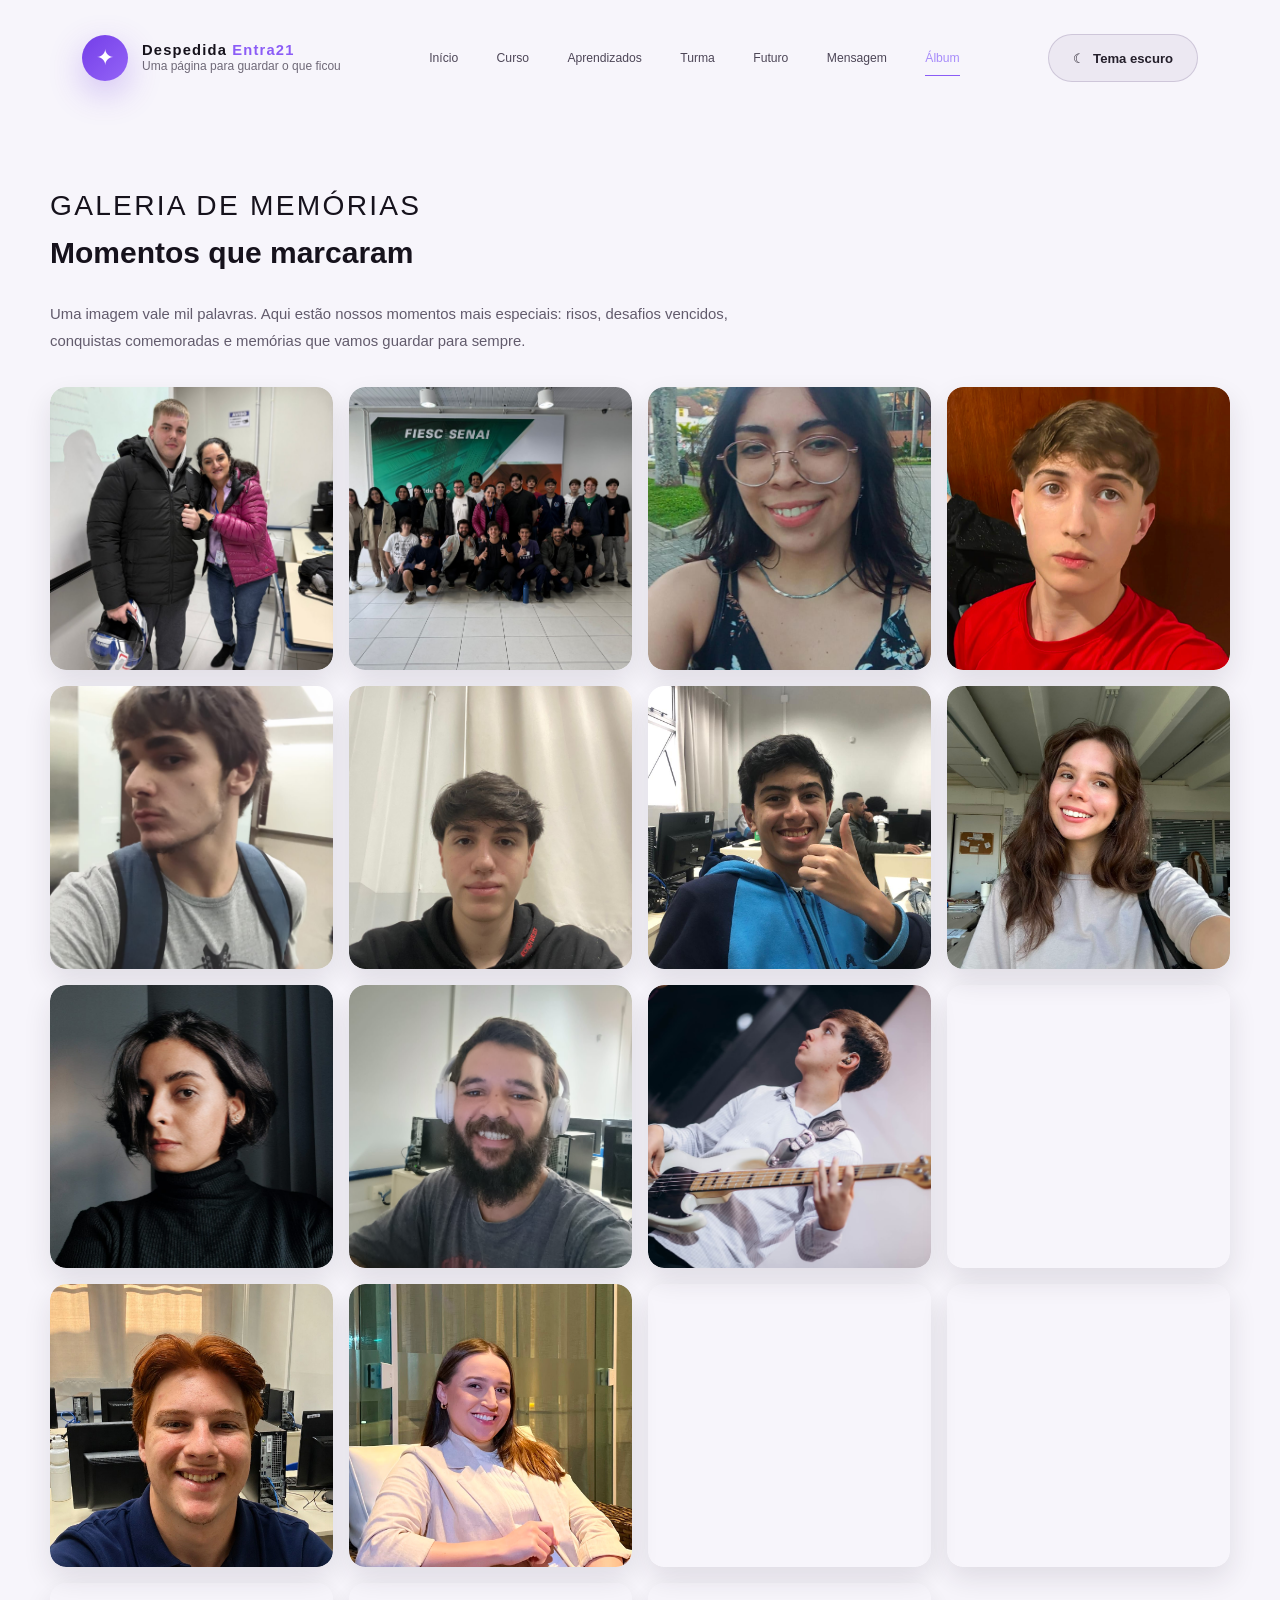
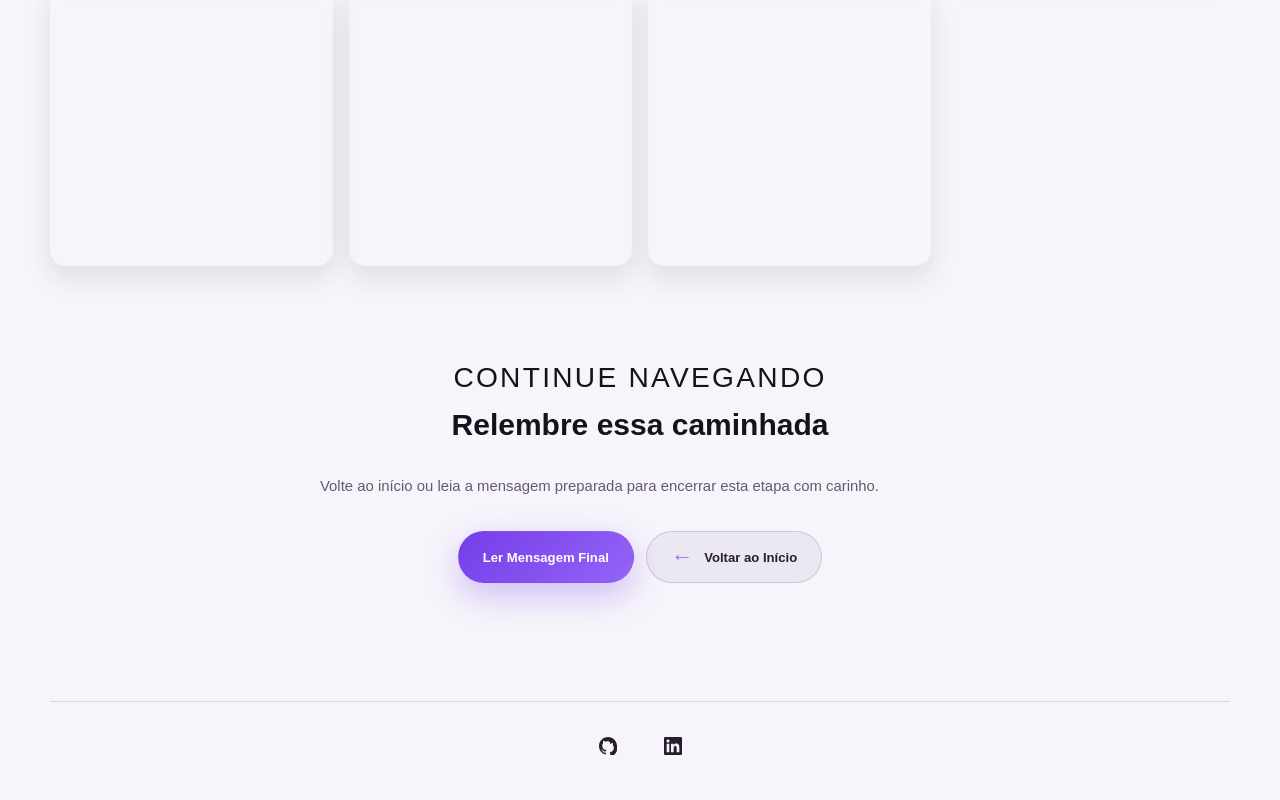
==== album.html @ 805daa27 "Add files via upload" ====
﻿<!DOCTYPE html>
<html lang="pt-br">
<head>
    <meta charset="UTF-8">
    <meta name="viewport" content="width=device-width, initial-scale=1.0">
    <meta name="theme-color" content="#8b5cf6">
    <link rel="stylesheet" href="css/style.css">
    <title>Álbum - Despedida Entra21</title>
</head>
<body>
    <a class="skip-link" href="#conteudo">Pular para o conteúdo</a>
    <header class="cabecalho">
        <a class="marca" href="index.html" aria-label="Voltar ao início">
            <span class="marca-icone">✦</span>
            <div>
                <h1>Despedida <span>Entra21</span></h1>
                <p>Uma página para guardar o que ficou</p>
            </div>
        </a>

        <nav class="menu" aria-label="Navegação principal">
            <a href="index.html">Início</a>
            <a href="curso.html">Curso</a>
            <a href="aprendizados.html">Aprendizados</a>
            <a href="turma.html">Turma</a>
            <a href="futuro.html">Futuro</a>
            <a href="mensagem.html">Mensagem</a>
            <a href="album.html" class="active" aria-current="page">Álbum</a>
        </nav>

        <button class="botao theme-button" id="alternarTema" type="button" aria-pressed="false">
            <span aria-hidden="true">◐</span>
            <span id="textoTema">Tema escuro</span>
        </button>
    </header>

    <main id="conteudo">
        <section class="secao">
            <div class="secao-cabecalho">
                <p class="eyebrow">Galeria de Memórias</p>
                <h2>Momentos que marcaram</h2>
            </div>

            <p class="texto-introducao">
                Uma imagem vale mil palavras. Aqui estão nossos momentos mais especiais: risos, desafios vencidos, 
                conquistas comemoradas e memórias que vamos guardar para sempre.
            </p>

            <div class="album-grid" aria-label="Fotos do álbum">
                <figure class="album-container">
                    <img class="album-item" src="img/eue prof.jpeg" alt="Lembrança com o professor" loading="lazy" decoding="async">
                </figure>
                <figure class="album-container">
                    <img class="album-item" src="img/turma.jpeg" alt="Foto da turma do Entra21" loading="lazy" decoding="async">
                </figure>
                <figure class="album-container">
                    <img class="album-item" src="img/anaBeatriz.jpeg" alt="Ana Beatriz" loading="lazy" decoding="async">
                </figure>
                <figure class="album-container">
                    <img class="album-item" src="img/arthur.jpeg" alt="Arthur" loading="lazy" decoding="async">
                </figure>
                <figure class="album-container">
                    <img class="album-item" src="img/arthurM.jpeg" alt="Arthur M." loading="lazy" decoding="async">
                </figure>
                <figure class="album-container">
                    <img class="album-item" src="img/avali.jpeg" alt="Avali" loading="lazy" decoding="async">
                </figure>
                <figure class="album-container">
                    <img class="album-item" src="img/benjamim.jpeg" alt="Benjamim" loading="lazy" decoding="async">
                </figure>
                <figure class="album-container">
                    <img class="album-item" src="img/bia.jpeg" alt="Bia" loading="lazy" decoding="async">
                </figure>
                <figure class="album-container">
                    <img class="album-item" src="img/brenda.jpeg" alt="Brenda" loading="lazy" decoding="async">
                </figure>
                <figure class="album-container">
                    <img class="album-item" src="img/Digo.jpeg" alt="Digo" loading="lazy" decoding="async">
                </figure>
                <figure class="album-container">
                    <img class="album-item" src="img/gregory.jpeg" alt="Gregory" loading="lazy" decoding="async">
                </figure>
                <figure class="album-container">
                    <img class="album-item" src="img/henrique.jpeg" alt="Henrique" loading="lazy" decoding="async">
                </figure>
                <figure class="album-container">
                    <img class="album-item" src="img/jordan.jpeg" alt="Jordan" loading="lazy" decoding="async">
                </figure>
                <figure class="album-container">
                    <img class="album-item" src="img/katheriny.jpeg" alt="Katheriny" loading="lazy" decoding="async">
                </figure>
                <figure class="album-container">
                    <img class="album-item" src="img/maria.jpeg" alt="Maria" loading="lazy" decoding="async">
                </figure>
                <figure class="album-container">
                    <img class="album-item" src="img/matheus.jpeg" alt="Matheus" loading="lazy" decoding="async">
                </figure>
                <figure class="album-container">
                    <img class="album-item" src="img/nathan.jpeg" alt="Nathan" loading="lazy" decoding="async">
                </figure>
                <figure class="album-container">
                    <img class="album-item" src="img/ruan.jpeg" alt="Ruan" loading="lazy" decoding="async">
                </figure>
                <figure class="album-container">
                    <img class="album-item" src="img/sara.jpeg" alt="Sara" loading="lazy" decoding="async">
                </figure>
            </div>

            <dialog class="visualizador-foto" id="visualizadorFoto" aria-label="Visualizador de foto">
                <button class="visualizador-fechar" id="fecharVisualizador" type="button" aria-label="Fechar foto">×</button>
                <img class="visualizador-imagem" id="fotoAmpliada" alt="">
                <p class="visualizador-legenda" id="legendaFoto"></p>
            </dialog>
        </section>

        <section class="secao secao-centralizada">
            <div class="secao-cabecalho">
                <p class="eyebrow">Continue navegando</p>
                <h2>Relembre essa caminhada</h2>
            </div>

            <p class="texto-limitado">
                Volte ao início ou leia a mensagem preparada para encerrar esta etapa com carinho.
            </p>

            <div class="hero-acoes acoes-centralizadas margem-topo-32">
                <a class="botao botao-destaque" href="mensagem.html">Ler Mensagem Final</a>
                <a class="botao botao-secundario" href="index.html">
                    <span>←</span>
                    Voltar ao Início
                </a>
            </div>
        </section>
    </main>

    <footer>
        <a href="https://github.com/PabloSborz" aria-label="GitHub" title="GitHub" target="_blank" rel="noopener noreferrer">
            <svg viewBox="0 0 24 24" xmlns="http://www.w3.org/2000/svg">
                <path d="M12 0C5.37 0 0 5.37 0 12c0 5.31 3.435 9.795 8.205 11.385.6.105.825-.255.825-.57 0-.285-.015-1.23-.015-2.235-3.015.555-3.795-.735-4.035-1.41-.135-.345-.72-1.41-1.23-1.695-.42-.225-1.02-.78-.015-.795.945-.015 1.62.87 1.845 1.23 1.08 1.815 2.805 1.305 3.495.99.105-.78.42-1.305.765-1.605-2.67-.3-5.46-1.335-5.46-5.925 0-1.305.465-2.385 1.23-3.225-.12-.3-.54-1.53.12-3.18 0 0 1.005-.315 3.3 1.23.96-.27 1.98-.405 3-.405s2.04.135 3 3.405c2.295-1.56 3.3-1.23 3.3-1.23.66 1.65.24 2.88.12 3.18.765.84 1.23 1.905 1.23 3.225 0 4.605-2.805 5.625-5.475 5.925.435.375.81 1.095.81 2.22 0 1.605-.015 2.895-.015 3.3 0 .315.225.69.825.57A12.015 12.015 0 0 0 24 12c0-6.63-5.37-12-12-12z"/>
            </svg>
        </a>
        <a href="https://www.linkedin.com/in/pablo-sborz-2a5154268/" aria-label="LinkedIn" title="LinkedIn" target="_blank" rel="noopener noreferrer">
            <svg viewBox="0 0 24 24" xmlns="http://www.w3.org/2000/svg">
                <path d="M20.447 20.452h-3.554v-5.569c0-1.328-.027-3.037-1.852-3.037-1.853 0-2.136 1.445-2.136 2.939v5.667H9.351V9h3.414v1.561h.046c.477-.9 1.637-1.85 3.37-1.85 3.601 0 4.267 2.37 4.267 5.455v6.286zM5.337 7.433c-1.144 0-2.063-.926-2.063-2.065 0-1.138.92-2.063 2.063-2.063 1.14 0 2.064.925 2.064 2.063 0 1.139-.925 2.065-2.064 2.065zm1.782 13.019H3.555V9h3.564v11.452zM22.225 0H1.771C.792 0 0 .774 0 1.729v20.542C0 23.227.792 24 1.771 24h20.451C23.2 24 24 23.227 24 22.271V1.729C24 .774 23.2 0 22.225 0z"/>
            </svg>
        </a>
    </footer>

    <script src="js/javascript.js"></script>
</body>
</html>
---- css/style.css ----
:root {
    color-scheme: light;
    font-family: Inter, "Segoe UI", Roboto, Helvetica, Arial, sans-serif;
    color: #241f2b;
    background: #f7f5fb;
    font-synthesis: none;
    text-rendering: optimizeLegibility;
    --page-bg: #f7f5fb;
    --header-bg: #f7f5fb;
    --text-color: #241f2b;
    --heading-color: #16121c;
    --muted-color: #625b6c;
    --muted-strong: #4d4657;
    --button-bg: #ece8f2;
    --border-color: #ddd7e5;
    --accent-color: #8b5cf6;
    --accent-hover: #7c3aed;
    --surface: #ffffff;
    --subtle-bg: rgba(70, 45, 100, 0.06);
    --subtle-bg-hover: rgba(70, 45, 100, 0.11);
    --subtle-border: rgba(70, 45, 100, 0.18);
    --shadow: 0 12px 28px rgba(38, 25, 49, 0.11);
    --radius: 16px;
}

body.escuro {
    --page-bg: #050507;
    --header-bg: #050507;
    --text-color: #f7f5fb;
    --heading-color: #ffffff;
    --muted-color: #aaa6b2;
    --muted-strong: #c8c5cf;
    --button-bg: #1f1f2e;
    --border-color: #2a2a3a;
    --surface: #0f0f17;
    --subtle-bg: rgba(255, 255, 255, 0.05);
    --subtle-bg-hover: rgba(255, 255, 255, 0.1);
    --subtle-border: rgba(255, 255, 255, 0.13);
    --shadow: 0 12px 30px rgba(0, 0, 0, 0.35);
    color-scheme: dark;
}

* { box-sizing: border-box; }

*:focus-visible {
    outline: 3px solid var(--accent-color);
    outline-offset: 3px;
}

html { 
    scroll-behavior: smooth;
    min-width: 320px;
    min-height: 100%;
}

body {
    margin: 0;
    min-height: 100vh;
    min-height: 100dvh;
    min-width: 320px;
    overflow-x: hidden;
    color: var(--text-color);
    background-color: var(--page-bg);
    font-family: inherit;
    transition: color 0.25s, background-color 0.25s;
}

.skip-link {
    position: fixed;
    top: 12px;
    left: 12px;
    z-index: 100;
    padding: 10px 16px;
    border-radius: 10px;
    background: var(--accent-color);
    color: #ffffff;
    font-weight: 700;
    transform: translateY(-160%);
    transition: transform 180ms ease;
}

.skip-link:focus {
    transform: translateY(0);
}

button,
a {
    font: inherit;
}

a { 
    color: inherit;
    text-decoration: none;
}

img { display: block; max-width: 100%; }
button { cursor: pointer; font: inherit; }

button:disabled {
    cursor: wait;
    opacity: 0.65;
}

@keyframes page-enter {
    from {
        opacity: 0;
        transform: translateY(12px) scale(0.995);
    }
    to {
        opacity: 1;
        transform: translateY(0) scale(1);
    }
}

main {
    display: block;
    width: min(1180px, calc(100% - 64px));
    margin: 0 auto;
    padding: 40px 0 70px;
    min-height: 0;
    animation: page-enter 420ms ease both;
}

h1 {
    margin: 0;
    color: var(--heading-color);
    font-size: clamp(3rem, 6vw, 5.25rem);
    line-height: 0.98;
    letter-spacing: -0.055em;
    font-weight: 800;
    text-align: left;
}

h2 {
    margin: 0;
    color: var(--heading-color);
    font-size: clamp(24px, 2.5vw, 30px);
    line-height: 1.1;
    font-weight: 700;
    text-align: left;
}

h3 {
    margin: 0;
    color: var(--heading-color);
    font-size: 18px;
    font-weight: 700;
}

p {
    margin: 0;
    text-align: left;
    padding: 0;
}

.cabecalho {
    position: relative;
    z-index: 10;
    display: flex;
    width: min(1180px, calc(100% - 64px));
    margin: 0 auto;
    padding: 34px 32px 20px;
    align-items: center;
    justify-content: space-between;
    gap: 24px;
}

.marca {
    display: flex;
    align-items: center;
    justify-content: flex-start;
    gap: 14px;
    text-decoration: none;
    flex-shrink: 0;
}

.marca-icone {
    width: 46px;
    height: 46px;
    display: grid;
    place-items: center;
    flex: 0 0 46px;
    border-radius: 50%;
    background: linear-gradient(135deg, #743ee8, #9464f7);
    color: #ffffff;
    font-size: 22px;
    font-weight: 700;
    box-shadow: 0 12px 34px rgba(111, 55, 228, 0.3);
}

.marca h1 {
    margin: 0;
    font-size: 0.92rem;
    font-weight: 800;
    letter-spacing: 0.08em;
    text-decoration: none;
    text-align: left;
    padding: 0;
}

.marca h1 span {
    color: #8b5cf6;
}

.marca p {
    margin: 0;
    margin-top: 2px;
    color: var(--muted-strong);
    font-size: 0.75rem;
    opacity: 0.8;
    text-align: left;
    padding: 0;
}

.menu {
    display: flex;
    align-items: center;
    justify-content: center;
    gap: clamp(16px, 3vw, 40px);
    flex-wrap: wrap;
    padding: 0;
    margin: 0;
    text-decoration: none;
    flex: 1;
}

.menu a {
    position: relative;
    display: inline-flex;
    min-height: 40px;
    padding: 8px 0;
    align-items: center;
    color: var(--muted-strong);
    font-size: 0.76rem;
    font-weight: 500;
    text-decoration: none;
    transition: color 180ms ease;
}

.menu a::after {
    position: absolute;
    right: 0;
    bottom: 2px;
    left: 0;
    height: 1px;
    background: #8b5cf6;
    content: "";
    transform: scaleX(0);
    transition: transform 180ms ease;
}

.menu a:hover,
.menu a.active,
.menu a[aria-current="page"] {
    color: #a78bfa;
}

.menu a:hover::after,
.menu a.active::after,
.menu a[aria-current="page"]::after {
    transform: scaleX(1);
}

.theme-button {
    display: inline-flex;
    align-items: center;
    justify-content: center;
    gap: 8px;
    min-height: 40px;
    padding: 8px 16px;
    border: 1px solid var(--subtle-border);
    border-radius: 999px;
    background: var(--subtle-bg);
    color: var(--muted-strong);
    font-size: 0.76rem;
    font-weight: 500;
    cursor: pointer;
    transition: transform 180ms ease, background 180ms ease, color 180ms ease;
}

.theme-button:hover {
    background: var(--subtle-bg-hover);
    color: #a78bfa;
    transform: translateY(-2px);
}

.botao {
    display: inline-flex;
    align-items: center;
    justify-content: center;
    gap: 8px;
    min-height: 48px;
    padding: 12px 24px;
    border: 1px solid var(--subtle-border);
    border-radius: 999px;
    background-color: var(--button-bg);
    color: var(--text-color);
    font-weight: 700;
    font-size: 0.82rem;
    transition: transform 180ms ease, background 180ms ease, box-shadow 180ms ease;
}

.botao:hover {
    transform: translateY(-2px);
}

.botao-destaque {
    background: linear-gradient(135deg, #743ee8, #9464f7);
    color: #ffffff;
    border-color: transparent;
    box-shadow: 0 12px 34px rgba(111, 55, 228, 0.3);
}

.botao-destaque:hover {
    box-shadow: 0 15px 40px rgba(126, 71, 235, 0.45);
    transform: translateY(-2px);
}

.botao-secundario {
    background: var(--subtle-bg);
    border-color: var(--subtle-border);
    color: var(--text-color);
    gap: 11px;
}

.botao-secundario span {
    color: #9d74f6;
    font-size: 1.4rem;
    font-weight: 300;
    transition: transform 180ms ease;
}

.botao-secundario:hover {
    color: #a986f8;
    background: var(--subtle-bg-hover);
}

.botao-secundario:hover span {
    transform: translateX(4px);
}

.hero {
    display: grid;
    grid-template-columns: 1fr 1fr;
    gap: 40px;
    align-items: center;
    padding: 54px 0 70px;
    max-width: 100%;
}

.hero-texto {
    max-width: 100%;
}

.hero-texto h2 {
    margin-bottom: 12px;
    font-size: clamp(28px, 4vw, 42px);
    line-height: 1.1;
}

.hero-texto p {
    color: var(--muted-color);
    font-size: 0.93rem;
    line-height: 1.8;
    margin-bottom: 12px;
}

.eyebrow {
    margin: 0 0 8px;
    color: var(--heading-color);
    font-size: clamp(1.35rem, 2.2vw, 2rem);
    font-weight: 400;
    text-transform: uppercase;
    letter-spacing: 0.08em;
}

.hero-acoes {
    display: flex;
    flex-wrap: wrap;
    gap: 12px;
    margin-top: 24px;
}

.hero-card {
    background: var(--surface);
    border: 1px solid var(--border-color);
    border-radius: var(--radius);
    box-shadow: var(--shadow);
    overflow: hidden;
}

.hero-card img {
    width: 100%;
    aspect-ratio: 4 / 3;
    object-fit: cover;
}

.hero-card-conteudo {
    padding: 20px 24px 24px;
}

.hero-card-conteudo .eyebrow {
    margin-bottom: 4px;
    font-size: 0.75rem;
}

.hero-card-conteudo h3 {
    margin: 8px 0 8px;
    font-size: 22px;
}

.hero-card-conteudo p {
    margin: 0;
    color: var(--muted-color);
    opacity: 1;
    line-height: 1.6;
    font-size: 0.93rem;
}

.secao {
    padding: 48px 0;
}

.secao-cabecalho {
    display: flex;
    flex-direction: column;
    gap: 6px;
    margin-bottom: 32px;
}

.secao-cabecalho h2 {
    margin: 0;
    font-size: clamp(24px, 2.5vw, 30px);
}

.cards {
    display: grid;
    grid-template-columns: repeat(auto-fit, minmax(250px, 1fr));
    gap: 16px;
}

.card {
    padding: 22px;
    background: var(--surface);
    border: 1px solid var(--border-color);
    border-radius: var(--radius);
    box-shadow: var(--shadow);
}

.card-numero {
    display: inline-flex;
    align-items: center;
    justify-content: center;
    margin-bottom: 10px;
    width: 34px;
    height: 34px;
    border-radius: 50%;
    background: rgba(139, 92, 246, 0.16);
    color: #8b5cf6;
    font-weight: 800;
}

.card h3 {
    margin: 0 0 8px;
    font-size: 18px;
}

.card p {
    margin: 0;
    color: var(--muted-color);
    opacity: 1;
    line-height: 1.6;
}

.secao-escura {
    padding: 28px;
    border-radius: var(--radius);
    background: linear-gradient(135deg, rgba(116, 62, 232, 0.1), rgba(148, 100, 247, 0.05));
    border: 1px solid rgba(139, 92, 246, 0.2);
    color: var(--text-color);
    backdrop-filter: blur(10px);
}

.secao-escura .eyebrow {
    color: #a78bfa;
}

.secao-escura .secao-cabecalho h2 {
    color: var(--heading-color);
}

.lista-aprendizados {
    display: grid;
    grid-template-columns: repeat(auto-fit, minmax(280px, 1fr));
    gap: 14px;
}

.item-aprendizado {
    padding: 16px 18px;
    border: 1px solid rgba(139, 92, 246, 0.3);
    border-radius: 14px;
    background: rgba(139, 92, 246, 0.05);
    font-weight: 600;
    color: var(--text-color);
    transition: background 180ms ease, border-color 180ms ease, transform 180ms ease;
}

.item-aprendizado:hover {
    background: rgba(139, 92, 246, 0.1);
    border-color: rgba(139, 92, 246, 0.5);
    transform: translateY(-2px);
}

.grade-dupla {
    display: grid;
    grid-template-columns: 0.95fr 1.05fr;
    gap: 24px;
    align-items: center;
}

.foto-turma,
.album-item {
    width: 100%;
    height: 100%;
    max-height: 430px;
    object-fit: cover;
    border-radius: var(--radius);
    box-shadow: var(--shadow);
}

.grade-dupla p,
.grade-dupla li {
    color: var(--muted-color);
    opacity: 1;
    line-height: 1.7;
}

.lista-simples {
    margin: 16px 0 0;
    padding-left: 18px;
}

.secao-final {
    padding-bottom: 0;
}

.mensagem-final {
    padding: 34px;
    text-align: center;
    background: var(--surface);
    border: 1px solid var(--border-color);
    border-radius: var(--radius);
    box-shadow: var(--shadow);
}

.mensagem-final h2 {
    margin: 10px 0 12px;
    font-size: clamp(24px, 3vw, 32px);
    text-align: center;
}

.mensagem-final p {
    margin: 0 auto 22px;
    max-width: 720px;
    color: var(--muted-color);
    opacity: 1;
    line-height: 1.7;
    text-align: center;
}

footer {
    position: relative;
    z-index: 10;
    display: flex;
    width: min(1180px, calc(100% - 64px));
    margin: 0 auto;
    padding: 24px 32px 34px;
    align-items: center;
    justify-content: center;
    gap: 25px;
    border-top: 1px solid var(--border-color);
}

footer a {
    display: grid;
    width: 40px;
    height: 40px;
    border-radius: 50%;
    color: var(--text-color);
    place-items: center;
    transition: color 180ms ease, transform 180ms ease;
}

footer a:hover {
    color: #9d74f6;
    transform: translateY(-2px);
}

footer svg {
    width: 18px;
    height: 18px;
    fill: currentColor;
}

footer p {
    margin: 6px 0;
    color: var(--muted-strong);
    opacity: 0.8;
}

.album-grid {
    display: grid;
    grid-template-columns: repeat(auto-fill, minmax(250px, 1fr));
    gap: 16px;
    margin-top: 20px;
    justify-items: center;
}

.item-aprendizado:focus-visible {
    background: rgba(139, 92, 246, 0.1);
    border-color: rgba(139, 92, 246, 0.5);
}

html.tema-escuro {
    background: #050507;
    color-scheme: dark;
}

html.tema-claro {
    background: #f7f5fb;
    color-scheme: light;
}

.album-container {
    position: relative;
    width: 100%;
    margin: 0;
    overflow: hidden;
    border-radius: var(--radius);
    aspect-ratio: 1;
    box-shadow: var(--shadow);
    transition: transform 180ms ease;
}

.album-container:hover {
    transform: scale(1.02);
}

.album-item {
    width: 100%;
    height: 100%;
    object-fit: cover;
    display: block;
    cursor: zoom-in;
}

.visualizador-foto {
    width: auto;
    max-width: 96vw;
    max-height: 96vh;
    margin: auto;
    padding: 44px 16px 16px;
    overflow: visible;
    border: 1px solid var(--border-color);
    border-radius: var(--radius);
    background: var(--surface);
    box-shadow: 0 24px 80px rgba(0, 0, 0, 0.55);
}

.visualizador-foto::backdrop {
    background: rgba(0, 0, 0, 0.82);
    backdrop-filter: blur(5px);
}

.visualizador-imagem {
    display: block;
    width: auto;
    height: auto;
    max-width: calc(96vw - 32px);
    max-height: calc(88vh - 70px);
    margin: 0 auto;
    border-radius: 10px;
    object-fit: contain;
}

.visualizador-fechar {
    position: absolute;
    top: 8px;
    right: 10px;
    display: grid;
    width: 34px;
    height: 34px;
    padding: 0;
    border: 0;
    border-radius: 50%;
    background: var(--button-bg);
    color: var(--text-color);
    font-size: 1.6rem;
    line-height: 1;
    place-items: center;
}

.visualizador-fechar:hover {
    background: var(--subtle-bg-hover);
}

.visualizador-legenda {
    margin-top: 10px;
    color: var(--muted-color);
    font-size: 0.9rem;
    text-align: center;
}

/* Classes compartilhadas entre as paginas */
.texto-introducao {
    max-width: 720px;
    margin-bottom: 32px;
    color: var(--muted-color);
    font-size: 0.93rem;
    line-height: 1.8;
}

.texto-limitado1 {
    max-width: 640px;
    margin-right: auto;
    margin-left: 0 auto;
    color: var(--muted-color);
    font-size: 0.93rem;
    line-height: 1.8;

}

.texto-limitado{
    max-width: 640px;
    margin-right: auto;
    margin-left:  auto;
    color: var(--muted-color);
    font-size: 0.93rem;
    line-height: 1.8;
}

.texto-largo {
    max-width: 720px;
    margin-right: auto;
    margin-left: auto;
    color: var(--muted-color);
    font-size: 0.93rem;
    line-height: 1.8;
}

.secao-centralizada,
.bloco-centralizado {
    text-align: center;
}

.secao-centralizada .secao-cabecalho {
    align-items: center;
}

.secao-centralizada :is(.eyebrow, h2),
.bloco-centralizado :is(h3, p) {
    text-align: center;
}

.secao-cabecalho-compacto {
    align-items: center;
    margin-bottom: 24px;
}

.acoes-centralizadas {
    justify-content: center;
}

.cards-espacados {
    margin-top: 20px;
}

.cards-espacados-maior {
    margin-top: 24px;
}

.botao-card {
    margin-top: 12px;
}

.item-clicavel {
    cursor: pointer;
}

.item-titulo {
    margin-bottom: 8px;
    font-size: 1.1em;
}

.item-descricao {
    font-size: 0.9em;
    opacity: 0.8;
}

.card-destaque {
    background: rgba(139, 92, 246, 0.08);
    border-color: rgba(139, 92, 246, 0.3);
}

.card-transparente {
    background: transparent;
    border-color: rgba(139, 92, 246, 0.3);
}

.card-destaque h3,
.card-transparente h3,
.titulo-destaque {
    color: #a78bfa;
}

.grade-com-espaco {
    margin-bottom: 40px;
}

.foto-centralizada {
    display: grid;
    width: 100%;
    place-items: center;
}

.foto-centralizada .foto-turma {
    margin: 0 auto;
}

.titulo-com-espaco {
    margin-bottom: 16px;
}

.lista-detalhes li {
    margin-bottom: 10px;
    color: var(--muted-color);
    line-height: 1.8;
}

.secao-escura-com-espaco {
    margin: 40px 0;
}

.bloco-centralizado {
    margin-top: 40px;
}

.bloco-centralizado .texto-limitado {
    margin-top: 0;
    margin-bottom: 0;
}

.margem-topo-16 { margin-top: 16px; }
.margem-topo-20 { margin-top: 20px; }
.margem-topo-24 { margin-top: 24px; }
.margem-topo-28 { margin-top: 28px; }
.margem-topo-32 { margin-top: 32px; }

/* Pagina de futuro */
.lista-passos {
    margin-top: 24px;
}

.passo-futuro {
    margin-bottom: 24px;
}

.passo-futuro:last-child {
    margin-bottom: 0;
}

.passo-futuro h3 {
    margin-bottom: 8px;
    color: #a78bfa;
}

.passo-futuro p {
    margin: 0;
    color: var(--muted-color);
}

/* Pagina de mensagem */
.secao-mensagem {
    display: flex;
    padding: 60px 0;
    align-items: center;
    justify-content: center;
}

.secao-mensagem .mensagem-final {
    max-width: 720px;
}

.secao-mensagem .eyebrow {
    text-align: center;
}

.mensagem-final .mensagem-paragrafo { margin-top: 20px; }

.mensagem-final .mensagem-reflexao {
    margin-top: 24px;
    font-size: 0.95em;
    opacity: 0.9;
}

.mensagem-final .mensagem-chamada {
    margin-top: 32px;
    color: #a78bfa;
    font-size: 1.1em;
    font-weight: 600;
}

.mensagem-final .mensagem-assinatura {
    margin-top: 8px;
    font-size: 0.9em;
    opacity: 0.7;
}

.secao-reflexao {
    padding: 32px;
    border: 1px solid rgba(139, 92, 246, 0.2);
    border-radius: var(--radius);
    background: rgba(139, 92, 246, 0.05);
}

.secao-contato {
    padding: 40px 0;
    text-align: center;
}

.secao-contato h2 {
    margin-bottom: 16px;
    color: #a78bfa;
}

.secao-contato .texto-limitado {
    margin-bottom: 28px;
}

@media (max-width: 900px) {
    .hero,
    .grade-dupla {
        grid-template-columns: 1fr;
        gap: 32px;
    }

    .cards {
        grid-template-columns: repeat(2, minmax(0, 1fr));
    }

    .lista-aprendizados {
        grid-template-columns: 1fr;
    }

    .cabecalho {
        width: min(100% - 36px, 1180px);
        padding: 24px 18px 16px;
        flex-direction: column;
        align-items: flex-start;
        gap: 16px;
    }

    main {
        width: min(100% - 36px, 1180px);
        padding: 32px 18px 60px;
    }

    .menu {
        display: grid;
        grid-template-columns: repeat(3, 1fr);
        gap: 6px 12px;
        width: 100%;
        justify-items: center;
    }

    .menu a {
        text-align: center;
        font-size: 0.7rem;
    }

    .hero {
        padding-top: 24px;
    }

    .mensagem-final {
        padding: 28px;
    }

    .album-grid {
        grid-template-columns: repeat(auto-fill, minmax(180px, 1fr));
        gap: 14px;
    }

    footer {
        width: min(100% - 36px, 1180px);
        padding: 20px 18px 28px;
    }
}

@media (prefers-reduced-motion: reduce) {
    html {
        scroll-behavior: auto;
    }

    *,
    *::before,
    *::after {
        animation-duration: 0.01ms !important;
        animation-iteration-count: 1 !important;
        scroll-behavior: auto !important;
        transition-duration: 0.01ms !important;
    }
}

@media (max-width: 640px) {
    .cabecalho {
        width: calc(100% - 32px);
        padding: 20px 16px 14px;
        flex-direction: column;
        align-items: stretch;
        gap: 12px;
    }

    .marca {
        justify-content: center;
        text-align: center;
    }

    .marca h1 {
        text-align: center;
        font-size: 0.9rem;
    }

    .marca p {
        text-align: center;
    }

    .menu {
        display: grid;
        grid-template-columns: repeat(3, 1fr);
        gap: 6px 8px;
        width: 100%;
    }

    .menu a {
        text-align: center;
        font-size: 0.65rem;
    }

    .theme-button {
        width: 100%;
        justify-content: center;
    }

    main {
        width: calc(100% - 32px);
        padding: 28px 16px 50px;
        margin: 0 auto;
    }

    h1 {
        font-size: clamp(1.8rem, 5vw, 3rem);
        text-align: center;
    }

    h2 {
        font-size: clamp(1.4rem, 4vw, 2.2rem);
        text-align: center;
    }

    .hero {
        padding: 32px 0 40px;
        gap: 24px;
    }

    .hero-texto {
        text-align: center;
    }

    .hero-texto h2,
    .hero-texto p {
        text-align: center;
    }

    .hero-acoes {
        justify-content: center;
    }

    .secao {
        padding: 36px 0;
    }

    .secao-cabecalho {
        text-align: center;
        align-items: center;
        margin-bottom: 24px;
    }

    .secao-cabecalho h2 {
        text-align: center;
    }

    .eyebrow {
        text-align: center;
    }

    .cards {
        grid-template-columns: 1fr;
        gap: 14px;
    }

    .card {
        padding: 18px;
    }

    .grade-dupla {
        gap: 20px;
    }

    .mensagem-final {
        padding: 24px 16px;
        text-align: center;
    }

    .mensagem-final h2,
    .mensagem-final p {
        text-align: center;
    }

    .album-grid {
        grid-template-columns: repeat(auto-fill, minmax(160px, 1fr));
        gap: 12px;
    }

    footer {
        width: calc(100% - 32px);
        padding: 16px 16px 24px;
        gap: 15px;
    }

    footer a {
        width: 36px;
        height: 36px;
    }

    footer svg {
        width: 16px;
        height: 16px;
    }
}

@media (max-width: 480px) {
    .cabecalho {
        width: calc(100% - 20px);
        padding: 16px 10px 10px;
        flex-direction: column;
        align-items: center;
        gap: 8px;
    }

    .marca {
        flex-direction: column;
        text-align: center;
        justify-content: center;
    }

    .marca-icone {
        width: 40px;
        height: 40px;
        font-size: 18px;
    }

    .marca h1 {
        font-size: 0.85rem;
        text-align: center;
    }

    .marca p {
        font-size: 0.7rem;
        text-align: center;
    }

    .menu {
        width: 100%;
        grid-template-columns: repeat(2, 1fr);
        gap: 4px 6px;
        row-gap: 6px;
    }

    .menu a {
        font-size: 0.6rem;
        padding: 6px 0;
        min-height: 32px;
    }

    .theme-button {
        min-height: 36px;
        padding: 6px 12px;
        font-size: 0.65rem;
        width: 100%;
    }

    main {
        width: calc(100% - 20px);
        padding: 20px 10px 40px;
        margin: 0 auto;
    }

    h1 {
        font-size: clamp(1.4rem, 5vw, 2.5rem);
        text-align: center;
    }

    h2 {
        font-size: clamp(1.2rem, 4vw, 1.8rem);
        text-align: center;
    }

    h3 {
        font-size: 16px;
    }

    .eyebrow {
        font-size: clamp(0.9rem, 3vw, 1.2rem);
        text-align: center;
    }

    .hero {
        padding: 24px 0 28px;
        gap: 20px;
    }

    .hero-texto {
        text-align: center;
    }

    .hero-texto h2,
    .hero-texto p {
        text-align: center;
    }

    .hero-acoes {
        justify-content: center;
        flex-direction: column;
        width: 100%;
    }

    .botao {
        width: 100%;
        justify-content: center;
    }

    .secao {
        padding: 28px 0;
    }

    .secao-cabecalho {
        text-align: center;
        align-items: center;
        margin-bottom: 20px;
    }

    .secao-cabecalho h2 {
        text-align: center;
    }

    .cards {
        grid-template-columns: 1fr;
        gap: 12px;
    }

    .card {
        padding: 16px;
    }

    .card h3 {
        font-size: 16px;
    }

    .card p {
        font-size: 0.9rem;
    }

    .lista-aprendizados {
        grid-template-columns: 1fr;
        gap: 12px;
    }

    .item-aprendizado {
        padding: 14px 16px;
        font-size: 0.9rem;
    }

    .grade-dupla {
        gap: 16px;
    }

    .foto-turma,
    .album-item {
        max-height: 300px;
    }

    .mensagem-final {
        padding: 20px 14px;
        text-align: center;
    }

    .mensagem-final h2 {
        font-size: clamp(1.1rem, 3vw, 1.6rem);
        text-align: center;
    }

    .mensagem-final p {
        text-align: center;
    }

    .album-grid {
        grid-template-columns: repeat(auto-fill, minmax(140px, 1fr));
        gap: 10px;
    }

    footer {
        width: calc(100% - 20px);
        padding: 12px 10px 18px;
        gap: 12px;
        margin: 0 auto;
    }

    footer a {
        width: 32px;
        height: 32px;
    }

    footer svg {
        width: 14px;
        height: 14px;
    }
}
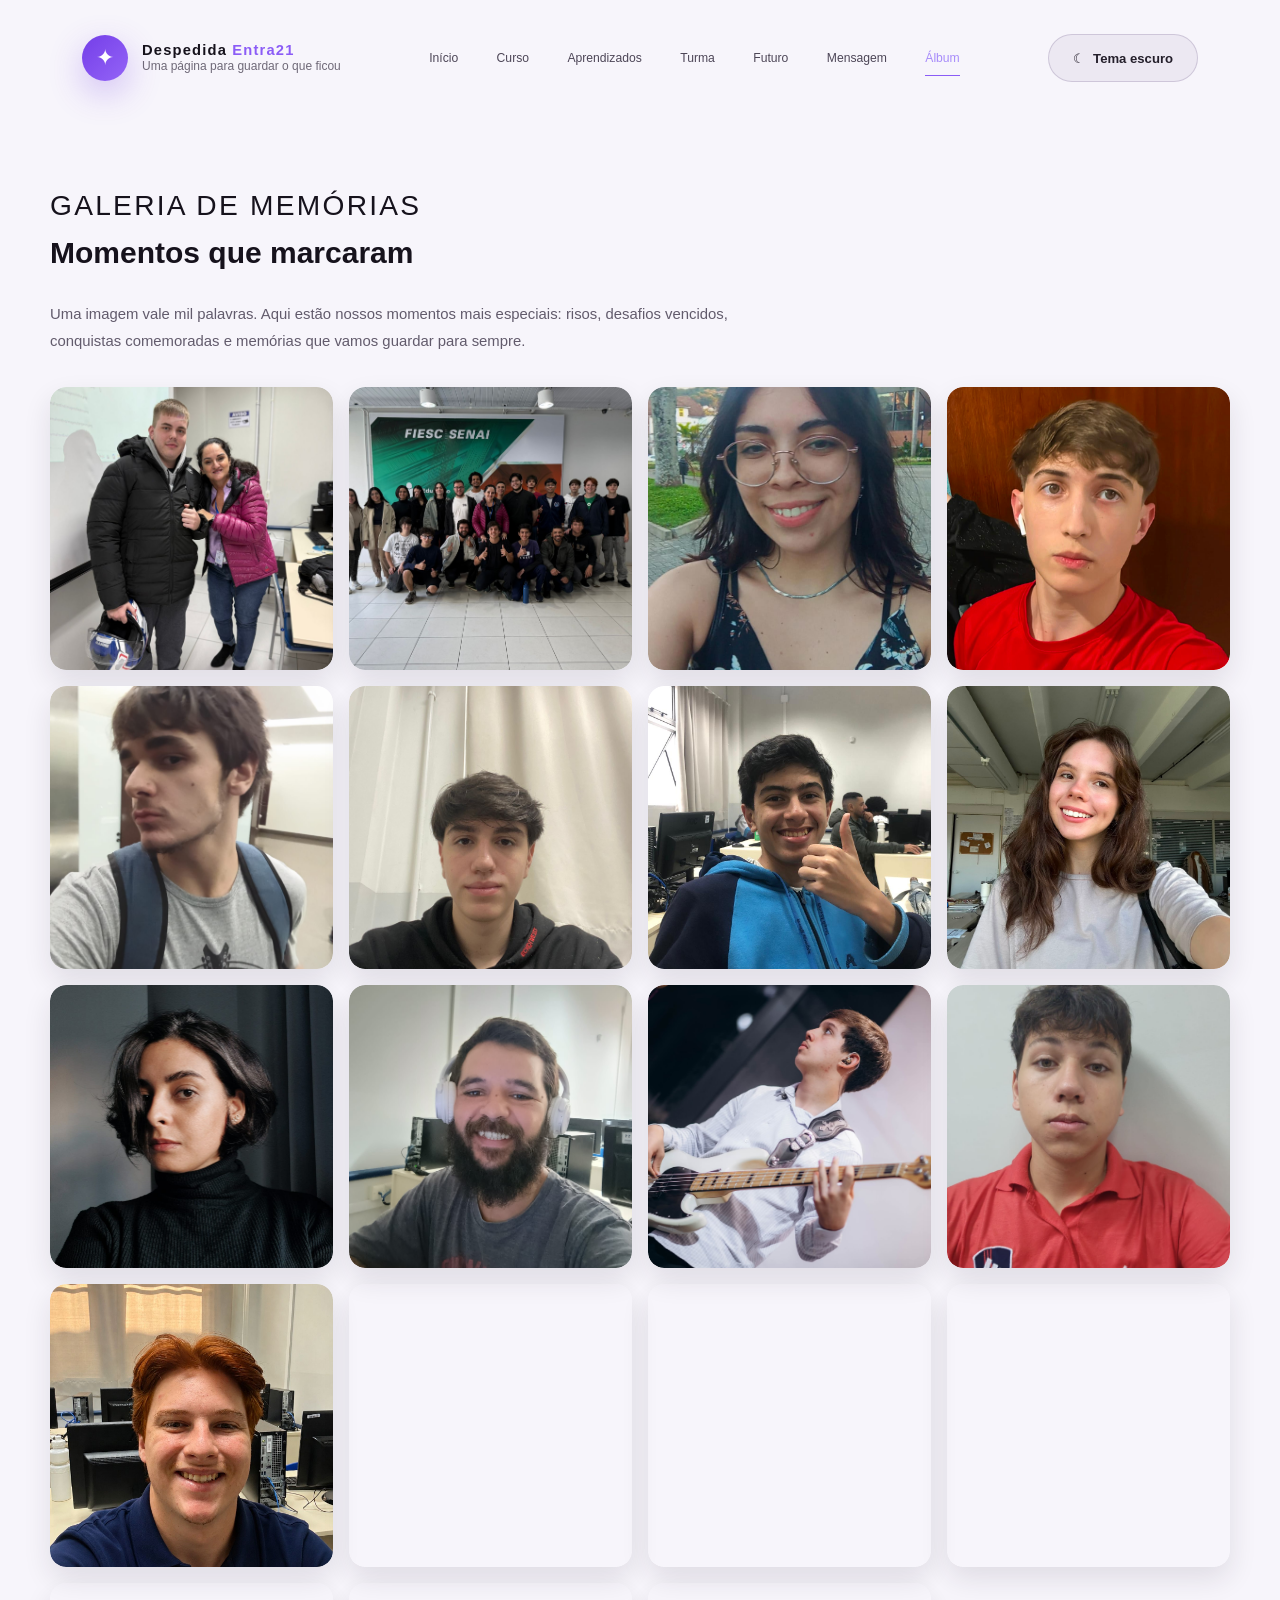
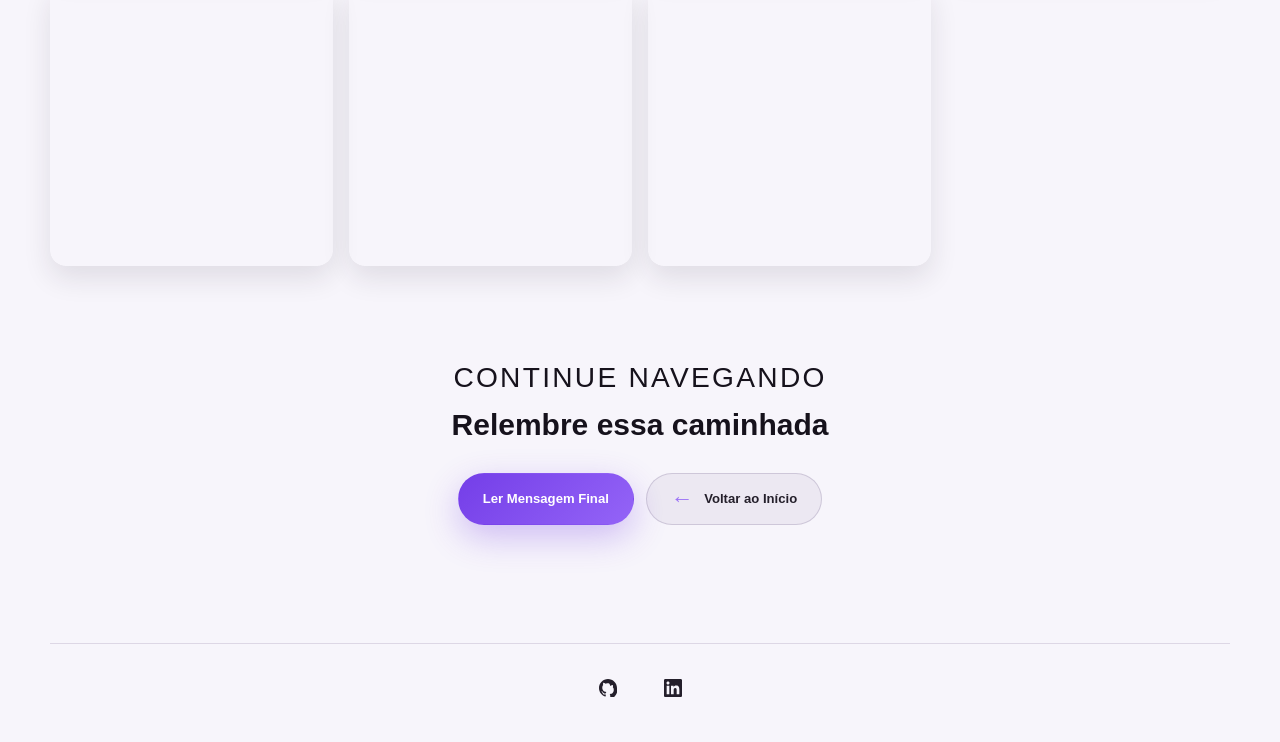
==== commit df4af247: "Update album.html" ====
--- a/album.html
+++ b/album.html
@@ -119,9 +119,7 @@
                 <h2>Relembre essa caminhada</h2>
             </div>
 
-            <p class="texto-limitado">
-                Volte ao início ou leia a mensagem preparada para encerrar esta etapa com carinho.
-            </p>
+
 
             <div class="hero-acoes acoes-centralizadas margem-topo-32">
                 <a class="botao botao-destaque" href="mensagem.html">Ler Mensagem Final</a>
